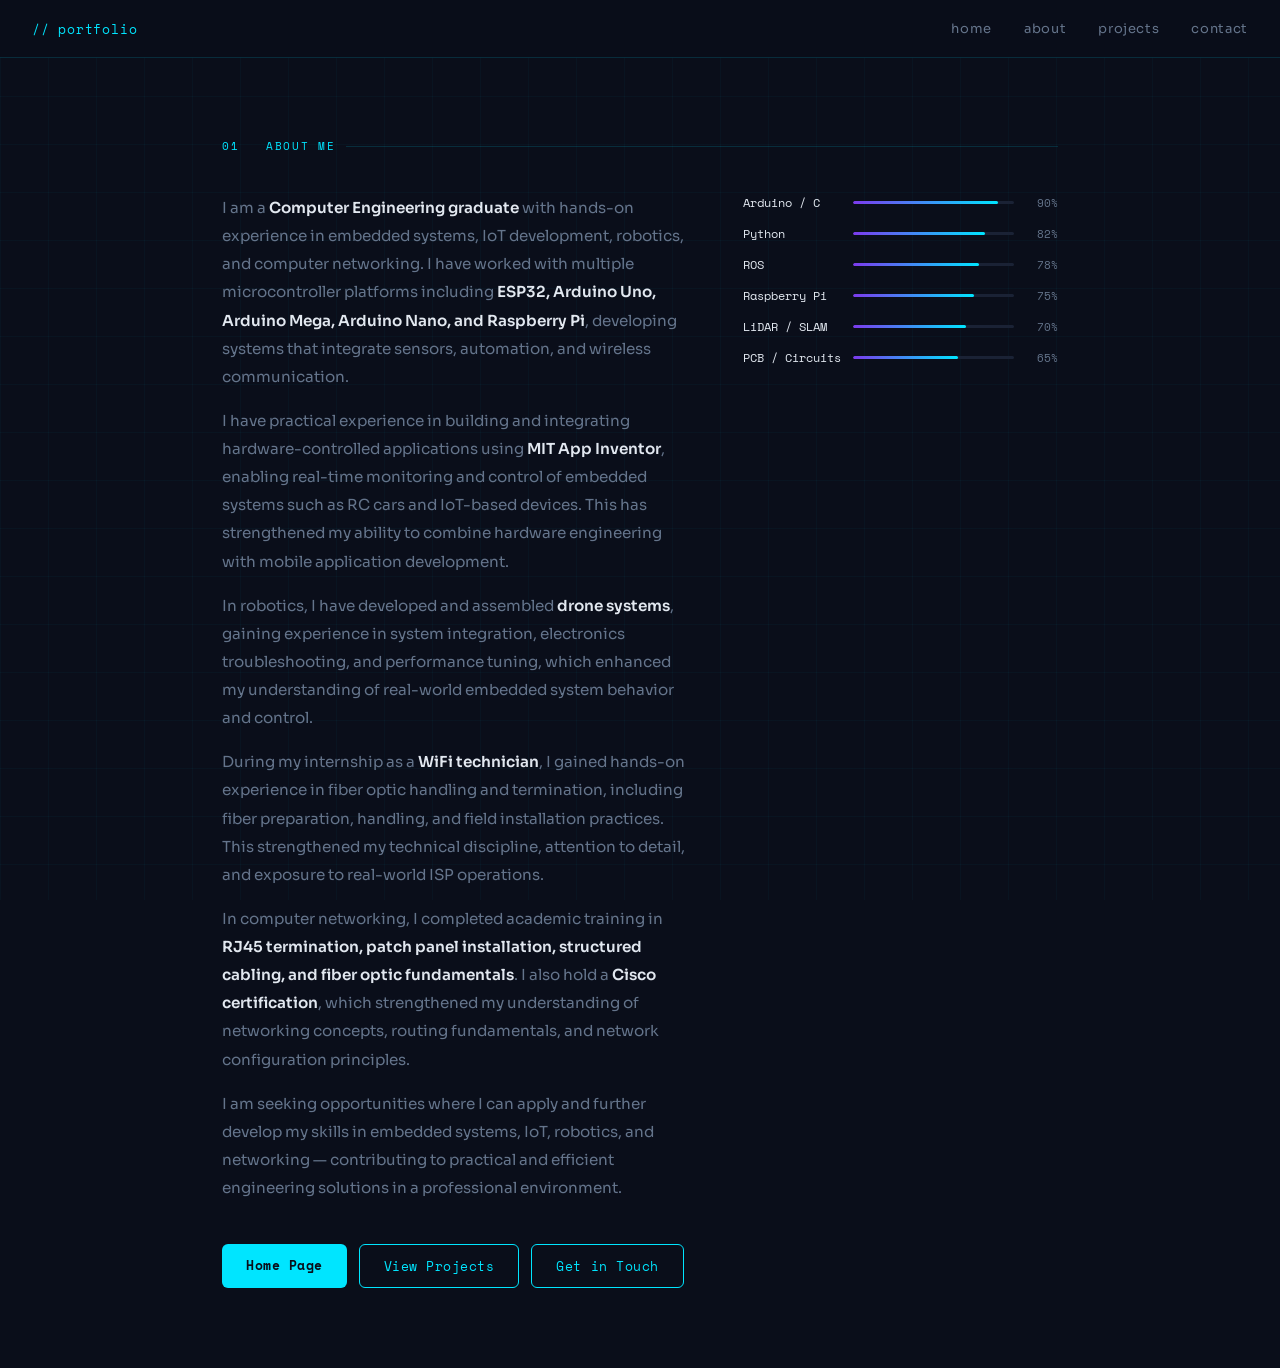
==== about.html @ ea24d8ea "Add files via upload" ====
<!-- about.html -->
<!DOCTYPE html>
<html lang="en">
<head>
  <meta charset="UTF-8" />
  <meta name="viewport" content="width=device-width, initial-scale=1.0" />
  <title>Portfolio — Computer Engineer</title>
  <link rel="stylesheet" href="style.css">
  <link rel="preconnect" href="https://fonts.googleapis.com" />
  <link rel="preconnect" href="https://fonts.gstatic.com" crossorigin />
  <link href="https://fonts.googleapis.com/css2?family=Space+Mono:wght@400;700&family=Sora:wght@300;400;600;700&display=swap" rel="stylesheet" />

</head>

<body>

<nav>
  <a class="nav-logo" href="index.html">// portfolio</a>

  <div class="nav-links">
    <a href="index.html">home</a>
    <a href="about.html">about</a>
    <a href="project.html">projects</a>
    <a href="contact.html">contact</a>
  </div>
</nav>

<section id="about">
  <div class="wrapper">
    <div class="section-label">01 &nbsp; About me</div>
    <div class="about-grid">
        <div class="about-text">
          <p>I am a <strong>Computer Engineering graduate</strong> with hands-on experience in embedded systems, IoT development, robotics, and computer networking. I have worked with multiple microcontroller platforms including <strong>ESP32, Arduino Uno, Arduino Mega, Arduino Nano, and Raspberry Pi</strong>, developing systems that integrate sensors, automation, and wireless communication.</p>

          <p>I have practical experience in building and integrating hardware-controlled applications using <strong>MIT App Inventor</strong>, enabling real-time monitoring and control of embedded systems such as RC cars and IoT-based devices. This has strengthened my ability to combine hardware engineering with mobile application development.</p>

          <p>In robotics, I have developed and assembled <strong>drone systems</strong>, gaining experience in system integration, electronics troubleshooting, and performance tuning, which enhanced my understanding of real-world embedded system behavior and control.</p>

          <p>During my internship as a <strong>WiFi technician</strong>, I gained hands-on experience in fiber optic handling and termination, including fiber preparation, handling, and field installation practices. This strengthened my technical discipline, attention to detail, and exposure to real-world ISP operations.</p>

          <p>In computer networking, I completed academic training in <strong>RJ45 termination, patch panel installation, structured cabling, and fiber optic fundamentals</strong>. I also hold a <strong>Cisco certification</strong>, which strengthened my understanding of networking concepts, routing fundamentals, and network configuration principles.</p>

          <p>I am seeking opportunities where I can apply and further develop my skills in embedded systems, IoT, robotics, and networking — contributing to practical and efficient engineering solutions in a professional environment.</p>
        </div>
      <div class="skills-list">
        <div class="skill-row">
          <span class="skill-name">Arduino / C</span>
          <div class="skill-track"><div class="skill-fill" style="width:90%"></div></div>
          <span class="skill-pct">90%</span>
        </div>
        <div class="skill-row">
          <span class="skill-name">Python</span>
          <div class="skill-track"><div class="skill-fill" style="width:82%"></div></div>
          <span class="skill-pct">82%</span>
        </div>
        <div class="skill-row">
          <span class="skill-name">ROS</span>
          <div class="skill-track"><div class="skill-fill" style="width:78%"></div></div>
          <span class="skill-pct">78%</span>
        </div>
        <div class="skill-row">
          <span class="skill-name">Raspberry Pi</span>
          <div class="skill-track"><div class="skill-fill" style="width:75%"></div></div>
          <span class="skill-pct">75%</span>
        </div>
        <div class="skill-row">
          <span class="skill-name">LiDAR / SLAM</span>
          <div class="skill-track"><div class="skill-fill" style="width:70%"></div></div>
          <span class="skill-pct">70%</span>
        </div>
        <div class="skill-row">
          <span class="skill-name">PCB / Circuits</span>
          <div class="skill-track"><div class="skill-fill" style="width:65%"></div></div>
          <span class="skill-pct">65%</span>
        </div>
       
      </div>
      
    </div>
    <br><br>
     <div class="hero-btns">
        <a href="index.html" class="btn btn-primary">Home Page</a>
        <a href="project.html" class="btn btn-outline">View Projects</a>
        <a href="contact.html" class="btn btn-outline">Get in Touch</a>
        </div>
  </div>
</section>

</body>
</html>
---- style.css ----
*, *::before, *::after { margin: 0; padding: 0; box-sizing: border-box; }

:root {
  --bg: #0a0e1a;
  --surface: #111827;
  --surface2: #1a2235;
  --accent: #00e5ff;
  --accent2: #7c3aed;
  --text: #e2e8f0;
  --muted: #64748b;
  --border: rgba(0,229,255,0.15);
  --font-mono: 'Space Mono', monospace;
  --font-body: 'Sora', sans-serif;
}

html { scroll-behavior: smooth; }

body {
  background: var(--bg);
  color: var(--text);
  font-family: var(--font-body);
  overflow-x: hidden;
}

body::before {
  content: '';
  position: fixed;
  inset: 0;
  background-image:
    linear-gradient(rgba(0,229,255,0.03) 1px, transparent 1px),
    linear-gradient(90deg, rgba(0,229,255,0.03) 1px, transparent 1px);
  background-size: 48px 48px;
  pointer-events: none;
  z-index: 0;
}

nav {
  position: sticky;
  top: 0;
  z-index: 100;
  background: rgba(10,14,26,0.92);
  backdrop-filter: blur(14px);
  -webkit-backdrop-filter: blur(14px);
  border-bottom: 0.5px solid var(--border);
  padding: 0 2rem;
  display: flex;
  align-items: center;
  justify-content: space-between;
  height: 58px;
}
.nav-logo {
  font-family: var(--font-mono);
  font-size: 13px;
  color: var(--accent);
  letter-spacing: 0.06em;
  text-decoration: none;
}
.nav-links { display: flex; gap: 2rem; }
.nav-links a {
  font-size: 13px;
  color: var(--muted);
  text-decoration: none;
  letter-spacing: 0.05em;
  transition: color 0.2s;
}
.nav-links a:hover { color: var(--accent); }

.wrapper {
  max-width: 900px;
  margin: 0 auto;
  padding: 0 2rem;
  position: relative;
  z-index: 1;
  overflow: visible;
}

.intro-container {
  max-width: 1400px;
  margin: auto;
  padding: 4rem;
  display: flex;
  align-items: center;
  justify-content: space-between;
  gap: 3rem;
  position: relative;
  z-index: 1;
}
.intro-text h1 { font-size: 4rem; font-weight: 700; }
.intro-image img {
  width: 280px;
  height: 370px;
  object-fit: cover;
  border-radius: 20px;
  border: 2px solid rgba(0,229,255,0.25);
  box-shadow: 0 0 30px rgba(0,229,255,0.15);
}

.hero {
  min-height: auto;
  display: flex;
  flex-direction: column;
  justify-content: center;
  padding: 1rem 2rem 4rem;
  max-width: 1350px;
  margin: 0 auto;
  position: relative;
  z-index: 1;
}
.hero-title {
  font-family: var(--font-mono);
  font-size: 11px;
  color: var(--accent);
  letter-spacing: 0.18em;
  text-transform: uppercase;
  margin-bottom: 1.75rem;
  display: flex;
  align-items: center;
  gap: 10px;
  opacity: 0;
  animation: fadeUp 0.6s ease 0.1s forwards;
}
.hero-tag {
  font-family: var(--font-mono);
  font-size: 11px;
  color: var(--accent);
  letter-spacing: 0.18em;
  text-transform: uppercase;
  margin-bottom: 1.75rem;
  display: flex;
  align-items: center;
  gap: 10px;
  opacity: 0;
  animation: fadeUp 0.6s ease 0.1s forwards;
}
.hero-tag::before {
  content: '';
  width: 36px;
  height: 1px;
  background: var(--accent);
}
.hero h1 {
  font-size: clamp(2.4rem, 6vw, 4.2rem);
  font-weight: 700;
  line-height: 1.1;
  letter-spacing: -0.02em;
  opacity: 0;
  animation: fadeUp 0.6s ease 0.2s forwards;
}
.hero h1 .accent { color: var(--accent); }
.hero-subtitle {
  font-size: 1rem;
  color: var(--muted);
  line-height: 1.8;
  max-width: 520px;
  margin: 1.75rem 0 2.5rem;
  opacity: 0;
  animation: fadeUp 0.6s ease 0.35s forwards;
}
.hero-btns {
  display: flex;
  gap: 12px;
  flex-wrap: wrap;
  opacity: 0;
  animation: fadeUp 0.6s ease 0.45s forwards;
}
.btn {
  padding: 11px 24px;
  border-radius: 6px;
  font-size: 13px;
  font-family: var(--font-mono);
  cursor: pointer;
  border: none;
  text-decoration: none;
  display: inline-block;
  transition: all 0.2s;
  letter-spacing: 0.04em;
}
.btn-primary { background: var(--accent); color: #0a0e1a; font-weight: 700; }
.btn-primary:hover { background: #33eaff; transform: translateY(-2px); }
.btn-outline { background: transparent; color: var(--accent); border: 1px solid var(--accent); }
.btn-outline:hover { background: rgba(0,229,255,0.08); transform: translateY(-2px); }

.hero-stats {
  display: grid;
  grid-template-columns: repeat(3, 1fr);
  gap: 12px;
  margin-top: 4rem;
  max-width: 360px;
  opacity: 0;
  animation: fadeUp 0.6s ease 0.55s forwards;
}
.stat-card {
  background: var(--surface);
  border: 0.5px solid var(--border);
  border-radius: 10px;
  padding: 14px 16px;
}
.stat-num {
  font-family: var(--font-mono);
  font-size: 1.4rem;
  color: var(--accent);
  font-weight: 700;
  line-height: 1;
}
.stat-label { font-size: 11px; color: var(--muted); margin-top: 4px; }

section { padding: 5rem 0; }

.section-label {
  font-family: var(--font-mono);
  font-size: 11px;
  color: var(--accent);
  letter-spacing: 0.16em;
  text-transform: uppercase;
  display: flex;
  align-items: center;
  gap: 10px;
  margin-bottom: 2.5rem;
}
.section-label::after {
  content: '';
  flex: 1;
  height: 0.5px;
  background: var(--border);
}

.about-grid {
  display: grid;
  grid-template-columns: 1.5fr 1fr;
  gap: 3rem;
  align-items: start;
}

.about-text {
  font-size: 0.95rem;
  color: var(--muted);
  line-height: 1.85;
  text-align: left;
}

.about-text p + p { margin-top: 1rem; }
.about-text strong { color: var(--text); font-weight: 600; }

.skills-list { display: flex; flex-direction: column; gap: 14px; }
.skill-row { display: flex; align-items: center; gap: 10px; }
.skill-name { min-width: 100px; font-family: var(--font-mono); font-size: 12px; color: var(--text); }
.skill-track { flex: 1; height: 3px; background: var(--surface2); border-radius: 2px; overflow: hidden; }
.skill-fill { height: 100%; border-radius: 2px; background: linear-gradient(90deg, var(--accent2), var(--accent)); }
.skill-pct { min-width: 34px; text-align: right; font-family: var(--font-mono); font-size: 11px; color: var(--muted); }

/* ── PROJECTS ── */
.projects-grid {
  display: grid;
  grid-template-columns: 1fr;
  gap: 1.5rem;
  padding-right: 180px; /* room for floating photo */
}

.project-card {
  position: relative;
  overflow: visible;
  background: var(--surface);
  border: 0.5px solid var(--border);
  border-radius: 14px;
  padding: 1.25rem;
  transition: border-color 0.25s, transform 0.25s;
}
.project-card:hover {
  border-color: rgba(0,229,255,0.5);
  transform: translateY(-3px);
}

.project-content { width: 100%; }

.project-header {
  display: flex;
  align-items: flex-start;
  justify-content: space-between;
  gap: 1rem;
  margin-bottom: 1.25rem;
}
.project-icon {
  width: 48px;
  height: 48px;
  border-radius: 12px;
  background: rgba(0,229,255,0.08);
  border: 0.5px solid var(--border);
  display: flex;
  align-items: center;
  justify-content: center;
  font-size: 24px;
  flex-shrink: 0;
}
.project-tags { display: flex; flex-wrap: wrap; gap: 6px; justify-content: flex-end; }
.tag {
  font-family: var(--font-mono);
  font-size: 10px;
  padding: 3px 9px;
  border-radius: 4px;
  border: 0.5px solid var(--border);
  color: var(--muted);
  background: var(--surface2);
}
.tag.hi { border-color: rgba(0,229,255,0.35); color: var(--accent); }

.project-title {
  font-size: 1.15rem;
  font-weight: 600;
  line-height: 1.3;
  margin-bottom: 0.6rem;
  letter-spacing: -0.01em;
}
.project-desc {
  font-size: 0.88rem;
  color: var(--muted);
  line-height: 1.8;
  margin-bottom: 1.25rem;
}
.project-features { display: flex; flex-direction: column; gap: 6px; }
.feature {
  font-size: 12px;
  color: var(--muted);
  display: flex;
  align-items: flex-start;
  gap: 8px;
  line-height: 1.6;
}
.feature::before {
  content: '→';
  color: var(--accent);
  font-family: var(--font-mono);
  flex-shrink: 0;
  margin-top: 1px;
}

/* ── GALLERY ──
   To resize: change width/height on .gallery-thumb (and match width on .project-gallery)
   To move gap from card: change the 20px in left: calc(100% + 20px)
   To move vertically: change top: 0
*/
.project-gallery {
  position: absolute;
  top: 0;
  left: calc(100% + 120px);
  width: 160px;           /* ← resize photo width here */
  height: auto;
  display: flex;
  flex-direction: column;
  align-items: center;
  gap: 8px;
}

.gallery-thumb {
  width: 380px;           /* ← keep same as .project-gallery width */
  height: 340px;          /* ← resize photo height here */
  object-fit: cover;
  border-radius: 12px;
  border: 1px solid rgba(0,229,255,0.25);
  cursor: pointer;
  transition: transform 0.3s ease, border-color 0.3s ease, box-shadow 0.3s ease;
}
.gallery-thumb:hover {
  transform: scale(1.03);
  border-color: var(--accent);
  box-shadow: 0 0 28px rgba(0,229,255,0.35);
}

.gallery-hint {
  font-family: var(--font-mono);
  font-size: 10px;
  color: var(--muted);
  letter-spacing: 0.06em;
  text-align: center;
}

/* Contact */
.contact-card {
  background: var(--surface);
  border: 0.5px solid var(--border);
  border-radius: 14px;
  padding: 2.5rem;
}
.contact-intro { font-size: 0.95rem; color: var(--muted); line-height: 1.8; margin-bottom: 2rem; max-width: 500px; }
.contact-links { display: flex; flex-direction: column; gap: 10px; }
.contact-link {
  display: flex;
  align-items: center;
  gap: 14px;
  padding: 13px 18px;
  border-radius: 10px;
  background: var(--surface2);
  border: 0.5px solid var(--border);
  text-decoration: none;
  transition: border-color 0.2s, background 0.2s;
}
.contact-link:hover { border-color: rgba(0,229,255,0.45); background: rgba(0,229,255,0.05); }
.contact-icon {
  width: 36px; height: 36px;
  border-radius: 8px;
  background: rgba(0,229,255,0.1);
  display: flex; align-items: center; justify-content: center;
  font-size: 16px; flex-shrink: 0;
  color: var(--accent);
  font-family: var(--font-mono);
  font-weight: 700;
}
.contact-info { display: flex; flex-direction: column; }
.contact-type { font-size: 11px; color: var(--muted); font-family: var(--font-mono); }
.contact-val { font-size: 14px; color: var(--text); margin-top: 1px; }

footer {
  border-top: 0.5px solid var(--border);
  padding: 2rem;
  text-align: center;
  font-family: var(--font-mono);
  font-size: 12px;
  color: var(--muted);
  position: relative;
  z-index: 1;
}

.hero-container {
  display: flex;
  align-items: center;
  justify-content: space-between;
  gap: 5rem;
  min-height: 90vh;
  max-width: 1400px;
  margin: auto;
  padding: 0 4rem;
}
.hero { flex: 1; }
.hero-image {
  flex: 1;
  display: flex;
  justify-content: right;
  align-items: center;
  margin-top: 20px;
}
.hero-image img {
  width: 420px; height: 420px;
  object-fit: cover;
  border-radius: 20px;
  border: 2px solid rgba(0,229,255,0.25);
  box-shadow: 0 0 30px rgba(0,229,255,0.15);
  transition: 0.3s ease;
}
.hero-image img:hover {
  transform: translateY(-8px);
  box-shadow: 0 0 45px rgba(0,229,255,0.3);
}

@keyframes fadeUp {
  from { opacity: 0; transform: translateY(18px); }
  to   { opacity: 1; transform: translateY(0); }
}

/* ── LIGHTBOX ── */
.lightbox {
  position: fixed;
  inset: 0;
  background: rgba(5, 8, 18, 0.96);
  backdrop-filter: blur(12px);
  -webkit-backdrop-filter: blur(12px);
  z-index: 1000;
  display: flex;
  align-items: center;
  justify-content: center;
  flex-direction: column;
  gap: 16px;
  opacity: 0;
  pointer-events: none;
  transition: opacity 0.25s ease;
}
.lightbox.active { opacity: 1; pointer-events: all; }

.lightbox-images {
  position: relative;
  width: min(600px, 80vw);
  height: min(420px, 60vh);
  display: flex;
  align-items: center;
  justify-content: center;
}
.lightbox-img {
  position: absolute;
  width: 100%; height: 100%;
  object-fit: contain;
  border-radius: 12px;
  opacity: 0;
  transition: opacity 0.3s ease;
  pointer-events: none;
}
.lightbox-img.active { opacity: 1; }

.lightbox-close {
  position: fixed;
  top: 20px; right: 24px;
  background: none;
  border: 1px solid var(--border);
  color: var(--muted);
  font-size: 18px;
  width: 38px; height: 38px;
  border-radius: 8px;
  cursor: pointer;
  transition: color 0.2s, border-color 0.2s;
  display: flex; align-items: center; justify-content: center;
}
.lightbox-close:hover { color: var(--accent); border-color: var(--accent); }

.lightbox-prev,
.lightbox-next {
  position: fixed;
  top: 50%;
  transform: translateY(-50%);
  background: rgba(0,229,255,0.08);
  border: 1px solid var(--border);
  color: var(--accent);
  font-size: 20px;
  width: 44px; height: 44px;
  border-radius: 8px;
  cursor: pointer;
  transition: background 0.2s, border-color 0.2s;
  display: flex; align-items: center; justify-content: center;
}
.lightbox-prev { left: 16px; }
.lightbox-next { right: 16px; }
.lightbox-prev:hover,
.lightbox-next:hover { background: rgba(0,229,255,0.18); border-color: var(--accent); }

.lightbox-dots { display: flex; gap: 8px; }
.dot {
  width: 7px; height: 7px;
  border-radius: 50%;
  background: var(--muted);
  cursor: pointer;
  transition: background 0.2s, transform 0.2s;
}
.dot.active { background: var(--accent); transform: scale(1.3); }

/* Responsive */
@media (max-width: 768px) {
  .projects-grid { padding-right: 0; }
  .project-gallery { position: static; width: 100%; margin-top: 1rem; }
  .gallery-thumb { width: 100%; height: 180px; }
}
@media (max-width: 640px) {
  .about-grid { grid-template-columns: 1fr; gap: 2rem; }
  .hero h1 { font-size: 2.2rem; }
  .hero-stats { grid-template-columns: repeat(3,1fr); max-width: 100%; }
  .project-header { flex-direction: column; }
  .project-tags { justify-content: flex-start; }
}
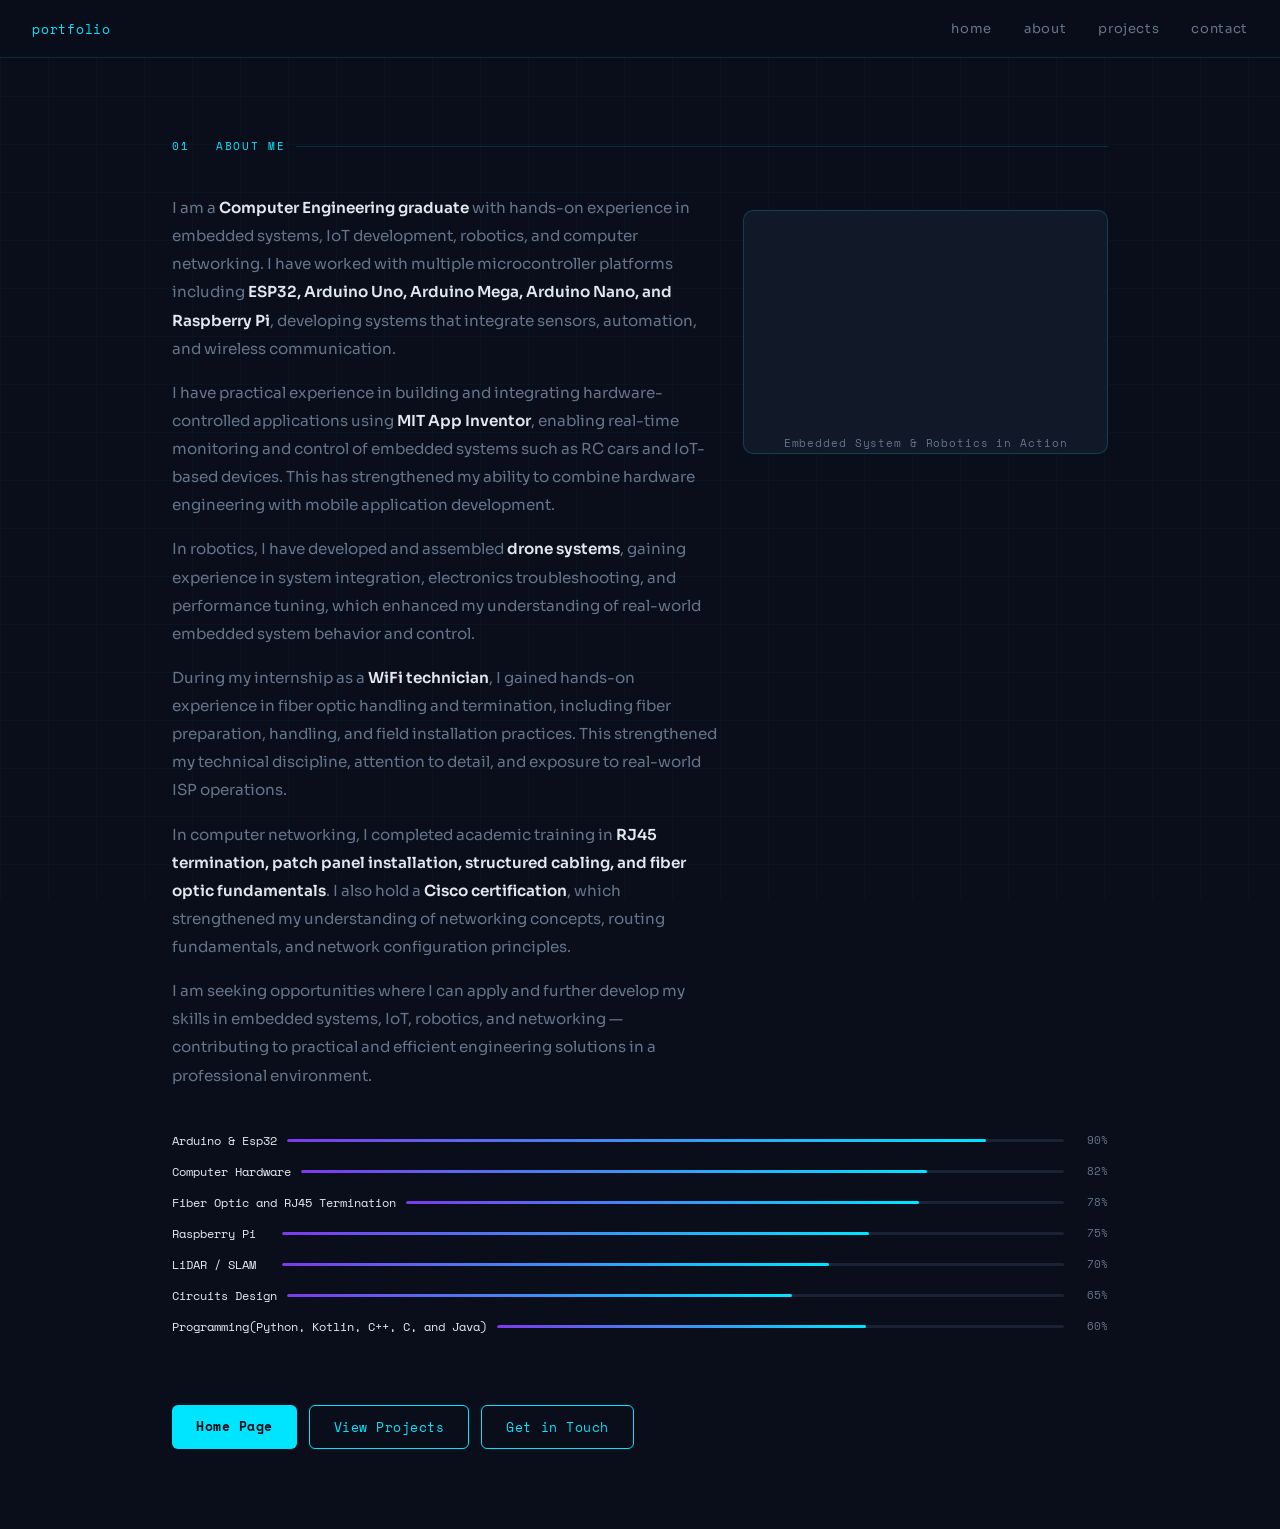
==== commit c410411f: "Add files via upload" ====
--- a/about.html
+++ b/about.html
@@ -15,7 +15,7 @@
 <body>
 
 <nav>
-  <a class="nav-logo" href="index.html">// portfolio</a>
+  <a class="nav-logo" href="index.html">portfolio</a>
 
   <div class="nav-links">
     <a href="index.html">home</a>
@@ -42,19 +42,29 @@
 
           <p>I am seeking opportunities where I can apply and further develop my skills in embedded systems, IoT, robotics, and networking — contributing to practical and efficient engineering solutions in a professional environment.</p>
         </div>
+
+        <div class="about-video">
+        <video autoplay muted loop playsinline src="assets/video/aboutvid.mp4"></video>
+        <br><br>
+        <p class="video-caption">Embedded System &amp; Robotics in Action</p>
+      </div>    
+
+        </div>
+      
+        <br><br>
       <div class="skills-list">
         <div class="skill-row">
-          <span class="skill-name">Arduino / C</span>
+          <span class="skill-name">Arduino &amp; Esp32 </span>
           <div class="skill-track"><div class="skill-fill" style="width:90%"></div></div>
           <span class="skill-pct">90%</span>
         </div>
         <div class="skill-row">
-          <span class="skill-name">Python</span>
+          <span class="skill-name">Computer Hardware</span>
           <div class="skill-track"><div class="skill-fill" style="width:82%"></div></div>
           <span class="skill-pct">82%</span>
         </div>
         <div class="skill-row">
-          <span class="skill-name">ROS</span>
+          <span class="skill-name">Fiber Optic and RJ45 Termination</span>
           <div class="skill-track"><div class="skill-fill" style="width:78%"></div></div>
           <span class="skill-pct">78%</span>
         </div>
@@ -69,20 +79,24 @@
           <span class="skill-pct">70%</span>
         </div>
         <div class="skill-row">
-          <span class="skill-name">PCB / Circuits</span>
+          <span class="skill-name">Circuits Design</span>
           <div class="skill-track"><div class="skill-fill" style="width:65%"></div></div>
           <span class="skill-pct">65%</span>
         </div>
-       
-      </div>
-      
-    </div>
-    <br><br>
-     <div class="hero-btns">
+        <div class="skill-row">
+          <span class="skill-name">Programming(Python, Kotlin, C++, C, and Java)</span>
+          <div class="skill-track"><div class="skill-fill" style="width:65%"></div></div>
+          <span class="skill-pct">60%</span>
+        </div>
+        <br><br>
+        <div class="hero-btns">
         <a href="index.html" class="btn btn-primary">Home Page</a>
         <a href="project.html" class="btn btn-outline">View Projects</a>
         <a href="contact.html" class="btn btn-outline">Get in Touch</a>
         </div>
+      
+    </div>
+     
   </div>
 </section>
 
--- a/style.css
+++ b/style.css
@@ -66,7 +66,7 @@
 .nav-links a:hover { color: var(--accent); }
 
 .wrapper {
-  max-width: 900px;
+  max-width: 1000px;
   margin: 0 auto;
   padding: 0 2rem;
   position: relative;
@@ -227,7 +227,7 @@
 .about-grid {
   display: grid;
   grid-template-columns: 1.5fr 1fr;
-  gap: 3rem;
+  gap: 1.5rem; /* was 3rem, reduce this */
   align-items: start;
 }
 
@@ -247,6 +247,33 @@
 .skill-track { flex: 1; height: 3px; background: var(--surface2); border-radius: 2px; overflow: hidden; }
 .skill-fill { height: 100%; border-radius: 2px; background: linear-gradient(90deg, var(--accent2), var(--accent)); }
 .skill-pct { min-width: 34px; text-align: right; font-family: var(--font-mono); font-size: 11px; color: var(--muted); }
+
+.about-video {
+  margin-top: 1rem;
+  width: 100%;
+  border-radius: 10px;
+  overflow: hidden;
+  border: 1px solid rgba(0, 229, 255, 0.2);
+  background: var(--surface);
+}
+
+.about-video video {
+  width: 100%;
+  height: 100%;
+  object-fit: cover;
+  display: block;
+}
+
+.video-caption {
+  font-family: var(--font-mono);
+  font-size: 11px;
+  color: var(--muted);
+  text-align: center;
+  padding: 4px 8px;
+  margin: 0;
+  letter-spacing: 0.08em;
+  line-height: 1;
+}
 
 /* ── PROJECTS ── */
 .projects-grid {
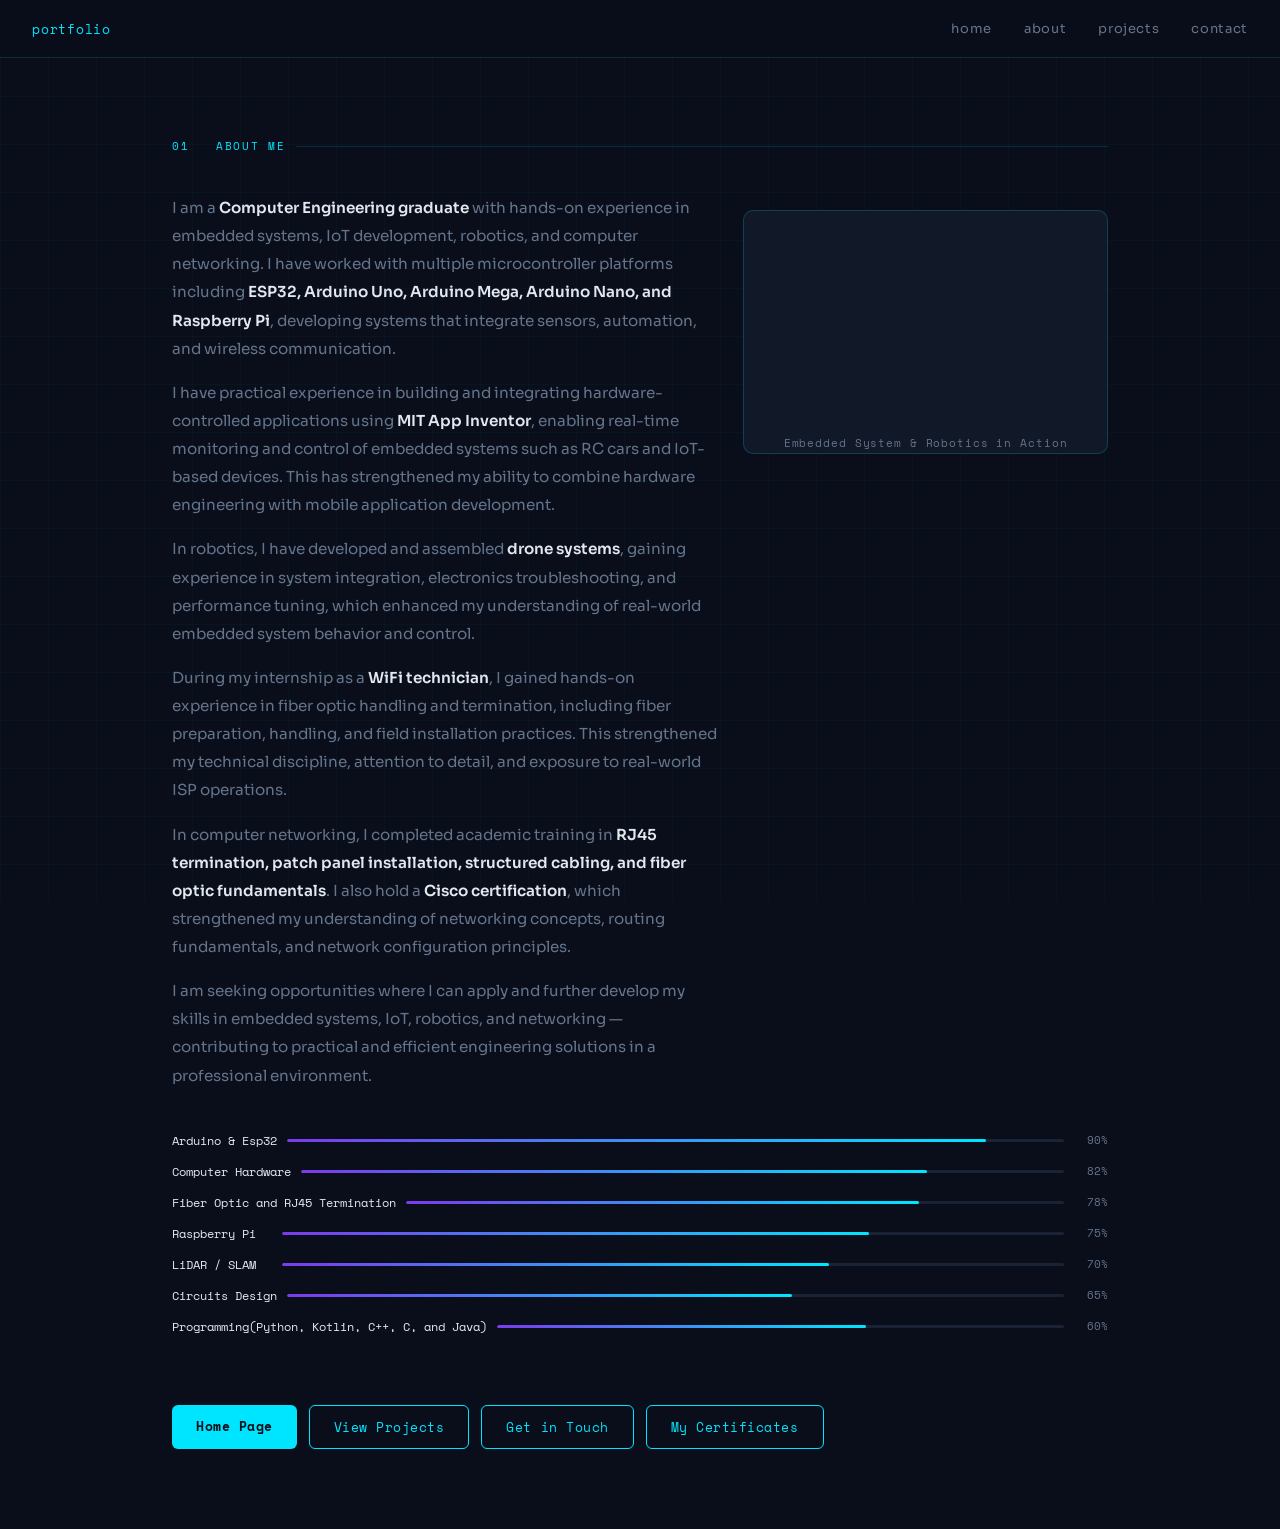
==== commit 2e5df0df: "Add files via upload" ====
--- a/about.html
+++ b/about.html
@@ -93,6 +93,7 @@
         <a href="index.html" class="btn btn-primary">Home Page</a>
         <a href="project.html" class="btn btn-outline">View Projects</a>
         <a href="contact.html" class="btn btn-outline">Get in Touch</a>
+        <a href="certification.html" class="btn btn-outline">My Certificates</a>
         </div>
       
     </div>
--- a/style.css
+++ b/style.css
@@ -577,4 +577,337 @@
   .hero-stats { grid-template-columns: repeat(3,1fr); max-width: 100%; }
   .project-header { flex-direction: column; }
   .project-tags { justify-content: flex-start; }
-}+}
+
+/*cert css */
+
+.cert-hero {
+      padding: 4rem 2rem 2rem;
+      max-width: 1100px;
+      margin: 0 auto;
+      position: relative;
+      z-index: 1;
+    }
+    .cert-hero-tag {
+      font-family: var(--font-mono);
+      font-size: 11px;
+      color: var(--accent);
+      letter-spacing: 0.18em;
+      text-transform: uppercase;
+      margin-bottom: 1.75rem;
+      display: flex;
+      align-items: center;
+      gap: 10px;
+      opacity: 0;
+      animation: fadeUp 0.6s ease 0.1s forwards;
+    }
+    .cert-hero-tag::before {
+      content: '';
+      width: 36px;
+      height: 1px;
+      background: var(--accent);
+    }
+    .cert-hero h1 {
+      font-size: clamp(2rem, 5vw, 3.5rem);
+      font-weight: 700;
+      line-height: 1.1;
+      letter-spacing: -0.02em;
+      opacity: 0;
+      animation: fadeUp 0.6s ease 0.2s forwards;
+    }
+    .cert-hero h1 .accent { color: var(--accent); }
+    .cert-hero-sub {
+      font-size: 1rem;
+      color: var(--muted);
+      line-height: 1.8;
+      max-width: 480px;
+      margin: 1.25rem 0 3rem;
+      opacity: 0;
+      animation: fadeUp 0.6s ease 0.35s forwards;
+    }
+
+    /* ── STATS ── */
+    .cert-stats {
+      display: flex;
+      gap: 1rem;
+      margin-bottom: 3rem;
+      flex-wrap: wrap;
+      opacity: 0;
+      animation: fadeUp 0.6s ease 0.45s forwards;
+    }
+    .cert-stat {
+      background: var(--surface);
+      border: 0.5px solid var(--border);
+      border-radius: 10px;
+      padding: 14px 20px;
+      display: flex;
+      align-items: center;
+      gap: 12px;
+    }
+    .cert-stat-num {
+      font-family: var(--font-mono);
+      font-size: 1.5rem;
+      font-weight: 700;
+      color: var(--accent);
+      line-height: 1;
+    }
+    .cert-stat-label {
+      font-size: 11px;
+      color: var(--muted);
+      line-height: 1.4;
+    }
+
+    /* ── GRID ── */
+    .cert-section {
+      max-width: 1100px;
+      margin: 0 auto;
+      padding: 0 2rem 6rem;
+      position: relative;
+      z-index: 1;
+    }
+    .cert-grid {
+      display: grid;
+      grid-template-columns: repeat(auto-fill, minmax(300px, 1fr));
+      gap: 1rem;
+    }
+
+    /* ── CARD (pure CSS modal via :target) ── */
+    .cert-card-wrap { position: relative; }
+
+    .cert-card {
+      background: var(--surface);
+      border: 0.5px solid var(--border);
+      border-radius: 14px;
+      padding: 1.5rem;
+      position: relative;
+      overflow: hidden;
+      transition: border-color 0.25s, transform 0.25s, box-shadow 0.25s;
+      display: flex;
+      flex-direction: column;
+      gap: 1rem;
+      text-decoration: none;
+      color: inherit;
+      opacity: 0;
+      animation: fadeUp 0.5s ease forwards;
+    }
+    .cert-card:nth-child(1) { animation-delay: 0.55s; }
+    .cert-card:nth-child(2) { animation-delay: 0.65s; }
+    .cert-card:nth-child(3) { animation-delay: 0.75s; }
+    .cert-card:nth-child(4) { animation-delay: 0.85s; }
+    .cert-card:nth-child(5) { animation-delay: 0.95s; }
+    .cert-card:nth-child(6) { animation-delay: 1.05s; }
+
+    .cert-card::before {
+      content: '';
+      position: absolute;
+      top: 0; left: 0; right: 0;
+      height: 2px;
+      background: linear-gradient(90deg, var(--accent2), var(--accent));
+      opacity: 0;
+      transition: opacity 0.25s;
+    }
+    .cert-card:hover {
+      border-color: rgba(0,229,255,0.45);
+      transform: translateY(-4px);
+      box-shadow: 0 8px 32px rgba(0,229,255,0.1);
+    }
+    .cert-card:hover::before { opacity: 1; }
+
+    .cert-card-top {
+      display: flex;
+      align-items: flex-start;
+      justify-content: space-between;
+      gap: 1rem;
+    }
+    .cert-issuer-icon {
+      width: 44px; height: 44px;
+      border-radius: 10px;
+      background: rgba(0,229,255,0.08);
+      border: 0.5px solid var(--border);
+      display: flex;
+      align-items: center;
+      justify-content: center;
+      font-size: 20px;
+      flex-shrink: 0;
+    }
+    .cert-badge {
+      font-family: var(--font-mono);
+      font-size: 10px;
+      padding: 3px 9px;
+      border-radius: 4px;
+      border: 0.5px solid rgba(0,229,255,0.35);
+      color: var(--accent);
+      background: rgba(0,229,255,0.06);
+      letter-spacing: 0.06em;
+      white-space: nowrap;
+      height: fit-content;
+    }
+    .cert-card-body { flex: 1; }
+    .cert-title {
+      font-size: 1rem;
+      font-weight: 600;
+      line-height: 1.35;
+      letter-spacing: -0.01em;
+      margin-bottom: 0.4rem;
+      color: var(--text);
+    }
+    .cert-issuer {
+      font-family: var(--font-mono);
+      font-size: 11px;
+      color: var(--muted);
+      letter-spacing: 0.05em;
+    }
+    .cert-card-footer {
+      display: flex;
+      align-items: center;
+      justify-content: space-between;
+      padding-top: 1rem;
+      border-top: 0.5px solid var(--border);
+    }
+    .cert-date {
+      font-family: var(--font-mono);
+      font-size: 11px;
+      color: var(--muted);
+      display: flex;
+      align-items: center;
+      gap: 6px;
+    }
+    .cert-date::before {
+      content: '';
+      width: 6px; height: 6px;
+      border-radius: 50%;
+      background: var(--accent);
+      flex-shrink: 0;
+    }
+    .cert-view-hint {
+      font-family: var(--font-mono);
+      font-size: 10px;
+      letter-spacing: 0.08em;
+      color: var(--accent);
+      opacity: 0;
+      transition: opacity 0.2s;
+    }
+    .cert-card:hover .cert-view-hint { opacity: 1; }
+
+    /* ── PURE CSS MODAL via :target ── */
+    .cert-modal {
+      position: fixed;
+      inset: 0;
+      background: rgba(5,8,18,0.96);
+      backdrop-filter: blur(14px);
+      -webkit-backdrop-filter: blur(14px);
+      z-index: 1000;
+      display: flex;
+      align-items: center;
+      justify-content: center;
+      padding: 2rem;
+      opacity: 0;
+      pointer-events: none;
+      transition: opacity 0.25s ease;
+    }
+    .cert-modal:target {
+      opacity: 1;
+      pointer-events: all;
+    }
+    .cert-modal-box {
+      background: var(--surface);
+      border: 0.5px solid rgba(0,229,255,0.35);
+      border-radius: 16px;
+      padding: 2.5rem;
+      max-width: 520px;
+      width: 100%;
+      position: relative;
+      box-shadow: 0 0 60px rgba(0,229,255,0.12);
+      max-height: 90vh;
+      overflow-y: auto;
+    }
+    .modal-close {
+      position: absolute;
+      top: 16px; right: 16px;
+      width: 34px; height: 34px;
+      border-radius: 8px;
+      border: 1px solid var(--border);
+      background: none;
+      color: var(--muted);
+      font-size: 16px;
+      display: flex;
+      align-items: center;
+      justify-content: center;
+      text-decoration: none;
+      transition: color 0.2s, border-color 0.2s;
+      line-height: 1;
+    }
+    .modal-close:hover { color: var(--accent); border-color: var(--accent); }
+
+    .modal-icon {
+      width: 56px; height: 56px;
+      border-radius: 14px;
+      background: rgba(0,229,255,0.08);
+      border: 0.5px solid var(--border);
+      display: flex;
+      align-items: center;
+      justify-content: center;
+      font-size: 28px;
+      margin-bottom: 1.25rem;
+    }
+    .modal-title {
+      font-size: 1.25rem;
+      font-weight: 700;
+      line-height: 1.3;
+      margin-bottom: 0.4rem;
+      color: var(--text);
+    }
+    .modal-issuer {
+      font-family: var(--font-mono);
+      font-size: 12px;
+      color: var(--accent);
+      margin-bottom: 1.25rem;
+    }
+    .modal-divider {
+      height: 0.5px;
+      background: var(--border);
+      margin: 1.25rem 0;
+    }
+    .modal-meta { display: flex; flex-direction: column; gap: 10px; margin-bottom: 1.25rem; }
+    .modal-meta-row { display: flex; justify-content: space-between; align-items: center; }
+    .modal-meta-key {
+      font-family: var(--font-mono);
+      font-size: 11px;
+      color: var(--muted);
+      letter-spacing: 0.06em;
+    }
+    .modal-meta-val { font-size: 13px; color: var(--text); }
+    .modal-desc {
+      font-size: 0.88rem;
+      color: var(--muted);
+      line-height: 1.8;
+      margin-bottom: 1.25rem;
+    }
+    .modal-cert-img {
+      width: 100%;
+      border-radius: 10px;
+      border: 0.5px solid var(--border);
+      margin-bottom: 1.25rem;
+      display: block;
+    }
+    .modal-skills {
+      display: flex;
+      flex-wrap: wrap;
+      gap: 6px;
+      margin-bottom: 1.75rem;
+    }
+    .modal-skill-tag {
+      font-family: var(--font-mono);
+      font-size: 10px;
+      padding: 4px 10px;
+      border-radius: 4px;
+      border: 0.5px solid var(--border);
+      color: var(--muted);
+      background: var(--surface2);
+    }
+    .modal-cta { display: flex; gap: 10px; }
+
+    @media (max-width: 640px) {
+      .cert-grid { grid-template-columns: 1fr; }
+      .cert-stats { flex-direction: column; }
+      .cert-modal-box { padding: 1.5rem; }
